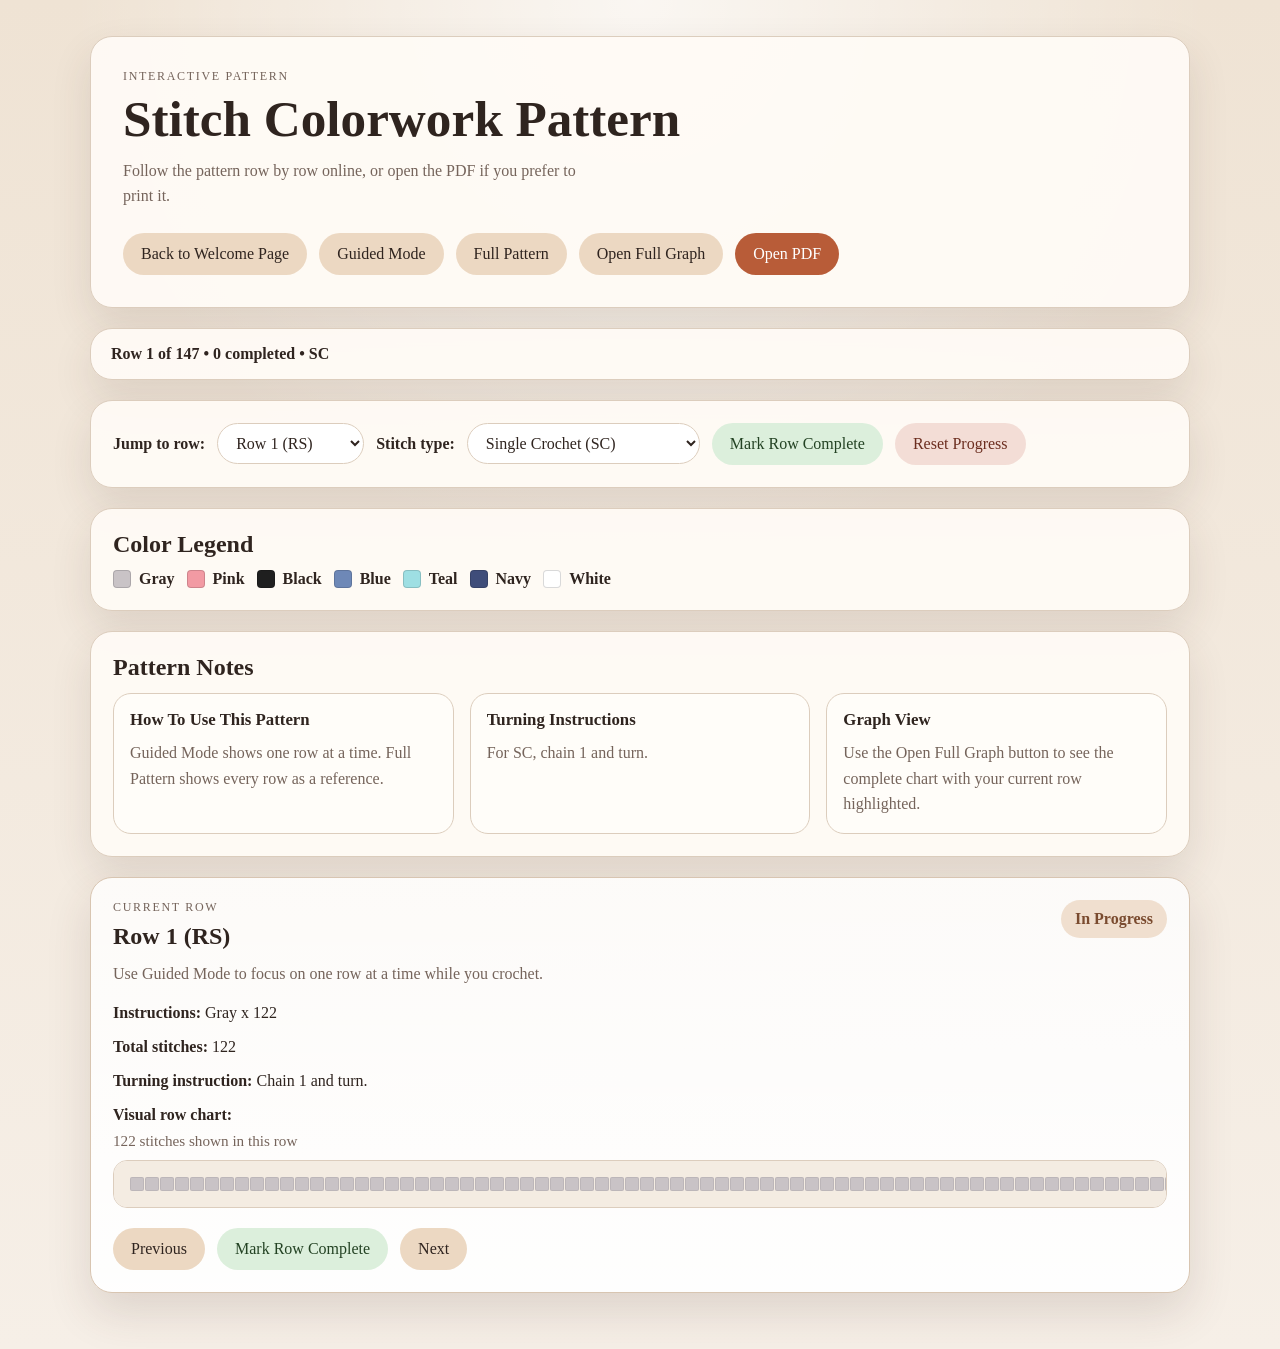
==== pattern.html @ 641ef27f "Add files via upload" ====
<!DOCTYPE html>
<html lang="en">
<head>
  <meta charset="UTF-8" />
  <meta name="viewport" content="width=device-width, initial-scale=1.0" />
  <title>Interactive Crochet Pattern</title>
  <link rel="stylesheet" href="styles.css" />
</head>
<body>
  <main class="page">
    <header class="hero">
      <p class="eyebrow">Interactive Pattern</p>
      <h1>Stitch Colorwork Pattern</h1>
      <p class="intro">
        Follow the pattern row by row online, or open the PDF if you prefer to
        print it.
      </p>

      <div class="hero-actions">
        <a class="mode-button" href="index.html">Back to Welcome Page</a>
        <button type="button" class="mode-button" onclick="setMode('guided')">
          Guided Mode
        </button>
        <button type="button" class="mode-button" onclick="setMode('full')">
          Full Pattern
        </button>
        <button type="button" class="mode-button" onclick="openGraphModal()">
          Open Full Graph
        </button>
        <a
          class="pdf-button"
          href="pattern.pdf"
          target="_blank"
          rel="noopener noreferrer"
        >
          Open PDF
        </a>
      </div>
    </header>

    <section class="status-bar">
      <p id="progressText">Row 1 of 147</p>
    </section>

    <section class="tools-panel">
      <label for="rowSelect">Jump to row:</label>
      <select id="rowSelect" onchange="jumpToRow()"></select>

      <label for="stitchModeSelect">Stitch type:</label>
      <select id="stitchModeSelect" onchange="changeStitchMode()">
        <option value="SC">Single Crochet (SC)</option>
        <option value="HDC">Half Double Crochet (HDC)</option>
      </select>

      <button type="button" class="complete-button" onclick="toggleCompleteRow()">
        Mark Row Complete
      </button>

      <button type="button" class="reset-button" onclick="resetProgress()">
        Reset Progress
      </button>
    </section>

    <section class="legend-panel">
      <h2>Color Legend</h2>
      <div id="legend" class="legend-list"></div>
    </section>

    <section class="notes-panel">
      <h2>Pattern Notes</h2>
      <div class="notes-grid">
        <div class="note-card">
          <h3>How To Use This Pattern</h3>
          <p>Guided Mode shows one row at a time. Full Pattern shows every row as a reference.</p>
        </div>
        <div class="note-card">
          <h3>Turning Instructions</h3>
          <p id="turnInstructionNote">For SC, chain 1 and turn.</p>
        </div>
        <div class="note-card">
          <h3>Graph View</h3>
          <p>Use the Open Full Graph button to see the complete chart with your current row highlighted.</p>
        </div>
      </div>
    </section>

    <section class="current-row-panel">
      <div class="current-row-header">
        <div>
          <p class="current-row-label">Current Row</p>
          <h2 id="currentRowTitle">Row 1</h2>
          <p class="current-row-helper">
            Use Guided Mode to focus on one row at a time while you crochet.
          </p>
        </div>

        <span id="currentRowBadge" class="current-row-badge">In Progress</span>
      </div>

      <p id="currentRowInstructions"></p>
      <p id="currentRowTotal"></p>
      <p id="currentRowDirection"></p>

      <div class="chart-label"><strong>Visual row chart:</strong></div>
      <p id="currentRowStitchSummary" class="stitch-summary"></p>
      <div id="currentRowChart"></div>

      <div class="current-row-actions">
        <button type="button" class="nav-button" onclick="prevRow()">Previous</button>
        <button type="button" class="complete-button" onclick="toggleCompleteRow()">
          Mark Row Complete
        </button>
        <button type="button" class="nav-button" onclick="nextRow()">Next</button>
      </div>
    </section>

    <section class="pattern-section">
      <div class="pattern-section-header">
        <h2>Pattern Rows</h2>
        <p>Use this as your full reference view below.</p>
      </div>
      <section id="pattern" class="pattern-list"></section>
    </section>
  </main>

  <div id="graphModal" class="graph-modal hidden" aria-hidden="true">
    <div class="graph-modal-backdrop" onclick="closeGraphModal()"></div>
    <div class="graph-modal-content">
      <div class="graph-modal-header">
        <div>
          <p class="current-row-label">Full Graph</p>
          <h2>Pattern Chart</h2>
        </div>
        <button type="button" class="graph-close-button" onclick="closeGraphModal()">
          Close
        </button>
      </div>

      <p class="graph-modal-copy">
        The highlighted band shows your current row in the graph.
      </p>

      <div id="graphWrapper" class="graph-wrapper">
        <img
          id="graphImage"
          class="graph-image"
          src="Stitch Pattern graph.png"
          alt="Full crochet graph"
          onload="updateGraphHighlight()"
        />
        <div id="graphHighlight" class="graph-highlight"></div>
      </div>
    </div>
  </div>

  <script src="patterns.js"></script>
  <script src="app.js"></script>
</body>
</html>
---- styles.css ----
:root {
  --bg: #f6efe7;
  --surface: rgba(255, 251, 246, 0.94);
  --surface-strong: #fffdf9;
  --surface-soft: #f2e5d7;
  --text: #2f241f;
  --muted: #75645b;
  --border: #dccdbd;
  --accent: #b85c38;
  --accent-dark: #944523;
  --highlight: #ecd8c2;
  --active: #e6f0dc;
  --completed: #dcefdc;
  --warning: #f0dfcf;
  --shadow: 0 18px 40px rgba(76, 52, 39, 0.12);
}

* {
  box-sizing: border-box;
}

body {
  margin: 0;
  color: var(--text);
  font-family: Georgia, "Times New Roman", serif;
  background:
    radial-gradient(circle at top, rgba(255, 255, 255, 0.7), transparent 38%),
    linear-gradient(180deg, #efe3d4 0%, var(--bg) 100%);
}

.page {
  width: min(1100px, calc(100% - 32px));
  margin: 36px auto 56px;
}

.hero,
.status-bar,
.tools-panel,
.legend-panel,
.notes-panel,
.current-row-panel,
.pattern-section {
  background: var(--surface);
  border: 1px solid var(--border);
  border-radius: 22px;
  box-shadow: var(--shadow);
}

.hero {
  padding: 32px;
  margin-bottom: 20px;
}

.eyebrow {
  margin: 0 0 8px;
  text-transform: uppercase;
  letter-spacing: 0.14em;
  font-size: 0.75rem;
  color: var(--muted);
}

.hero h1 {
  margin: 0 0 12px;
  font-size: clamp(2rem, 4vw, 3.25rem);
  line-height: 1.05;
}

.intro {
  max-width: 60ch;
  margin: 0;
  color: var(--muted);
  line-height: 1.6;
}

.hero-actions,
.controls,
.current-row-actions,
.legend-list,
.notes-grid {
  display: flex;
  flex-wrap: wrap;
  gap: 12px;
}

.hero-actions {
  margin-top: 24px;
}

.mode-button,
.nav-button,
.pdf-button,
.complete-button,
.reset-button {
  border: 0;
  border-radius: 999px;
  padding: 12px 18px;
  font: inherit;
  cursor: pointer;
  text-decoration: none;
  transition: transform 160ms ease, background-color 160ms ease, box-shadow 160ms ease;
}

.mode-button,
.nav-button {
  background: var(--highlight);
  color: var(--text);
}

.complete-button {
  background: var(--completed);
  color: #234223;
}

.reset-button {
  background: #f3ddd6;
  color: #6b2d1f;
}

.pdf-button {
  background: var(--accent);
  color: white;
}

.mode-button:hover,
.nav-button:hover,
.complete-button:hover,
.reset-button:hover,
.pdf-button:hover {
  transform: translateY(-1px);
  box-shadow: 0 8px 18px rgba(76, 52, 39, 0.12);
}

.pdf-button:hover {
  background: var(--accent-dark);
}

.status-bar {
  padding: 16px 20px;
  margin-bottom: 20px;
}

.status-bar p {
  margin: 0;
  font-weight: 700;
}

.tools-panel,
.legend-panel,
.notes-panel,
.current-row-panel,
.pattern-section {
  padding: 22px;
  margin-bottom: 20px;
}

.tools-panel {
  display: flex;
  align-items: center;
  flex-wrap: wrap;
  gap: 12px;
}

.tools-panel label {
  font-weight: 700;
}

.tools-panel select {
  border: 1px solid var(--border);
  border-radius: 999px;
  padding: 10px 14px;
  font: inherit;
  background: white;
  color: var(--text);
}

.legend-panel h2,
.notes-panel h2,
.pattern-section-header h2,
.current-row-header h2 {
  margin: 0 0 12px;
}

.legend-item {
  display: inline-flex;
  align-items: center;
  gap: 8px;
  font-weight: 600;
}

.legend-swatch {
  width: 18px;
  height: 18px;
  border-radius: 4px;
  border: 1px solid rgba(0, 0, 0, 0.15);
  display: inline-block;
}

.notes-grid {
  gap: 16px;
}

.note-card {
  flex: 1 1 220px;
  background: var(--surface-strong);
  border: 1px solid var(--border);
  border-radius: 18px;
  padding: 16px;
}

.note-card h3 {
  margin: 0 0 10px;
  font-size: 1.05rem;
}

.note-card p {
  margin: 0;
  color: var(--muted);
  line-height: 1.6;
}

.current-row-panel {
  background:
    linear-gradient(180deg, rgba(255, 255, 255, 0.75), rgba(255, 255, 255, 0.95)),
    linear-gradient(135deg, #f7efe5 0%, #f3ede8 100%);
  border: 1px solid #d8c5b1;
  box-shadow: 0 20px 45px rgba(76, 52, 39, 0.14);
}

.current-row-header {
  display: flex;
  justify-content: space-between;
  align-items: flex-start;
  gap: 16px;
  margin-bottom: 18px;
}

.current-row-label {
  margin: 0 0 8px;
  text-transform: uppercase;
  letter-spacing: 0.14em;
  font-size: 0.75rem;
  color: var(--muted);
}

.current-row-helper {
  margin: 6px 0 0;
  color: var(--muted);
  line-height: 1.5;
}

.current-row-badge {
  display: inline-flex;
  align-items: center;
  justify-content: center;
  padding: 10px 14px;
  border-radius: 999px;
  background: var(--warning);
  color: #7a4b2f;
  font-weight: 700;
  white-space: nowrap;
}

.current-row-badge.completed {
  background: var(--completed);
  color: #234223;
}

.chart-label {
  margin-top: 14px;
  margin-bottom: 8px;
}

.stitch-summary {
  margin: 0 0 10px;
  color: var(--muted);
  font-size: 0.95rem;
}

.stitch-chart {
  display: flex;
  flex-wrap: nowrap;
  gap: 1px;
  padding: 12px;
  background: #f4ece2;
  border: 1px solid var(--border);
  border-radius: 14px;
  overflow-x: auto;
  overflow-y: hidden;
}

.stitch-cell {
  flex: 0 0 12px;
  width: 12px;
  height: 12px;
  border-radius: 2px;
  border: 1px solid rgba(47, 36, 31, 0.08);
}

.current-row-panel .stitch-chart {
  padding: 16px;
}

.current-row-panel .stitch-cell {
  flex: 0 0 14px;
  width: 14px;
  height: 14px;
}

.current-row-actions {
  margin-top: 20px;
}

.pattern-section-header {
  margin-bottom: 18px;
}

.pattern-section-header p {
  margin: 8px 0 0;
  color: var(--muted);
}

.pattern-list {
  padding: 0;
}

.row {
  background: var(--surface-strong);
  border: 1px solid var(--border);
  border-radius: 18px;
  padding: 18px;
  margin-bottom: 14px;
}

.row:last-child {
  margin-bottom: 0;
}

.row.active {
  background: var(--active);
}

.row.completed {
  border-left: 6px solid #7cab7d;
}

.row h3 {
  margin: 0 0 10px;
  font-size: 1.15rem;
}

.row p {
  margin: 6px 0;
  line-height: 1.5;
}

@media (max-width: 640px) {
  .page {
    width: min(100% - 20px, 1100px);
    margin: 20px auto 32px;
  }

  .hero,
  .status-bar,
  .tools-panel,
  .legend-panel,
  .notes-panel,
  .current-row-panel,
  .pattern-section {
    border-radius: 18px;
  }

  .hero,
  .tools-panel,
  .legend-panel,
  .notes-panel,
  .current-row-panel,
  .pattern-section {
    padding: 18px;
  }

  .current-row-header {
    flex-direction: column;
    align-items: stretch;
  }

  .current-row-badge {
    width: fit-content;
  }

  .mode-button,
  .nav-button,
  .pdf-button,
  .complete-button,
  .reset-button,
  .tools-panel select {
    width: 100%;
    text-align: center;
  }

  .tools-panel {
    align-items: stretch;
  }

  .hero-actions,
  .current-row-actions {
    flex-direction: column;
  }
}
body.modal-open {
  overflow: hidden;
}

.graph-modal.hidden {
  display: none;
}

.graph-modal {
  position: fixed;
  inset: 0;
  z-index: 1000;
}

.graph-modal-backdrop {
  position: absolute;
  inset: 0;
  background: rgba(30, 24, 21, 0.72);
}

.graph-modal-content {
  position: relative;
  width: min(1000px, calc(100% - 32px));
  max-height: calc(100vh - 32px);
  margin: 16px auto;
  padding: 24px;
  overflow: auto;
  background: #fffaf4;
  border: 1px solid var(--border);
  border-radius: 24px;
  box-shadow: 0 24px 60px rgba(0, 0, 0, 0.25);
}

.graph-modal-header {
  display: flex;
  align-items: flex-start;
  justify-content: space-between;
  gap: 16px;
  margin-bottom: 12px;
}

.graph-modal-header h2 {
  margin: 0;
}

.graph-modal-copy {
  margin: 0 0 18px;
  color: var(--muted);
}

.graph-close-button {
  border: 0;
  border-radius: 999px;
  padding: 10px 16px;
  font: inherit;
  background: var(--highlight);
  color: var(--text);
  cursor: pointer;
}

.graph-wrapper {
  position: relative;
  width: 100%;
  overflow: auto;
  background: white;
  border: 1px solid var(--border);
  border-radius: 18px;
  padding: 12px;
}

.graph-image {
  display: block;
  width: 100%;
  height: auto;
}

.graph-highlight {
  position: absolute;
  left: 12px;
  right: 12px;
  display: none;
  border: 2px solid rgba(184, 92, 56, 0.95);
  background: rgba(184, 92, 56, 0.16);
  box-shadow: inset 0 0 0 1px rgba(255, 255, 255, 0.6);
  pointer-events: none;
}

@media (max-width: 640px) {
  .graph-modal-content {
    width: calc(100% - 16px);
    margin: 8px auto;
    padding: 16px;
    border-radius: 18px;
  }

  .graph-modal-header {
    flex-direction: column;
    align-items: stretch;
  }

  .graph-close-button {
    width: 100%;
  }
}
.graph-highlight {
  position: absolute;
  left: 12px;
  right: 12px;
  display: none;
  border: 2px solid rgba(184, 92, 56, 0.9);
  background: rgba(184, 92, 56, 0.12);
  box-shadow:
    inset 0 0 0 1px rgba(255, 255, 255, 0.6),
    0 0 18px rgba(184, 92, 56, 0.18);
  border-radius: 6px;
  pointer-events: none;
}
.landing-page {
  max-width: 900px;
}

.landing-hero {
  text-align: left;
  padding: 48px 32px;
}

.landing-hero .hero-actions {
  margin-top: 28px;
}

.landing-hero .pdf-button,
.landing-hero .mode-button {
  display: inline-flex;
  align-items: center;
  justify-content: center;
}
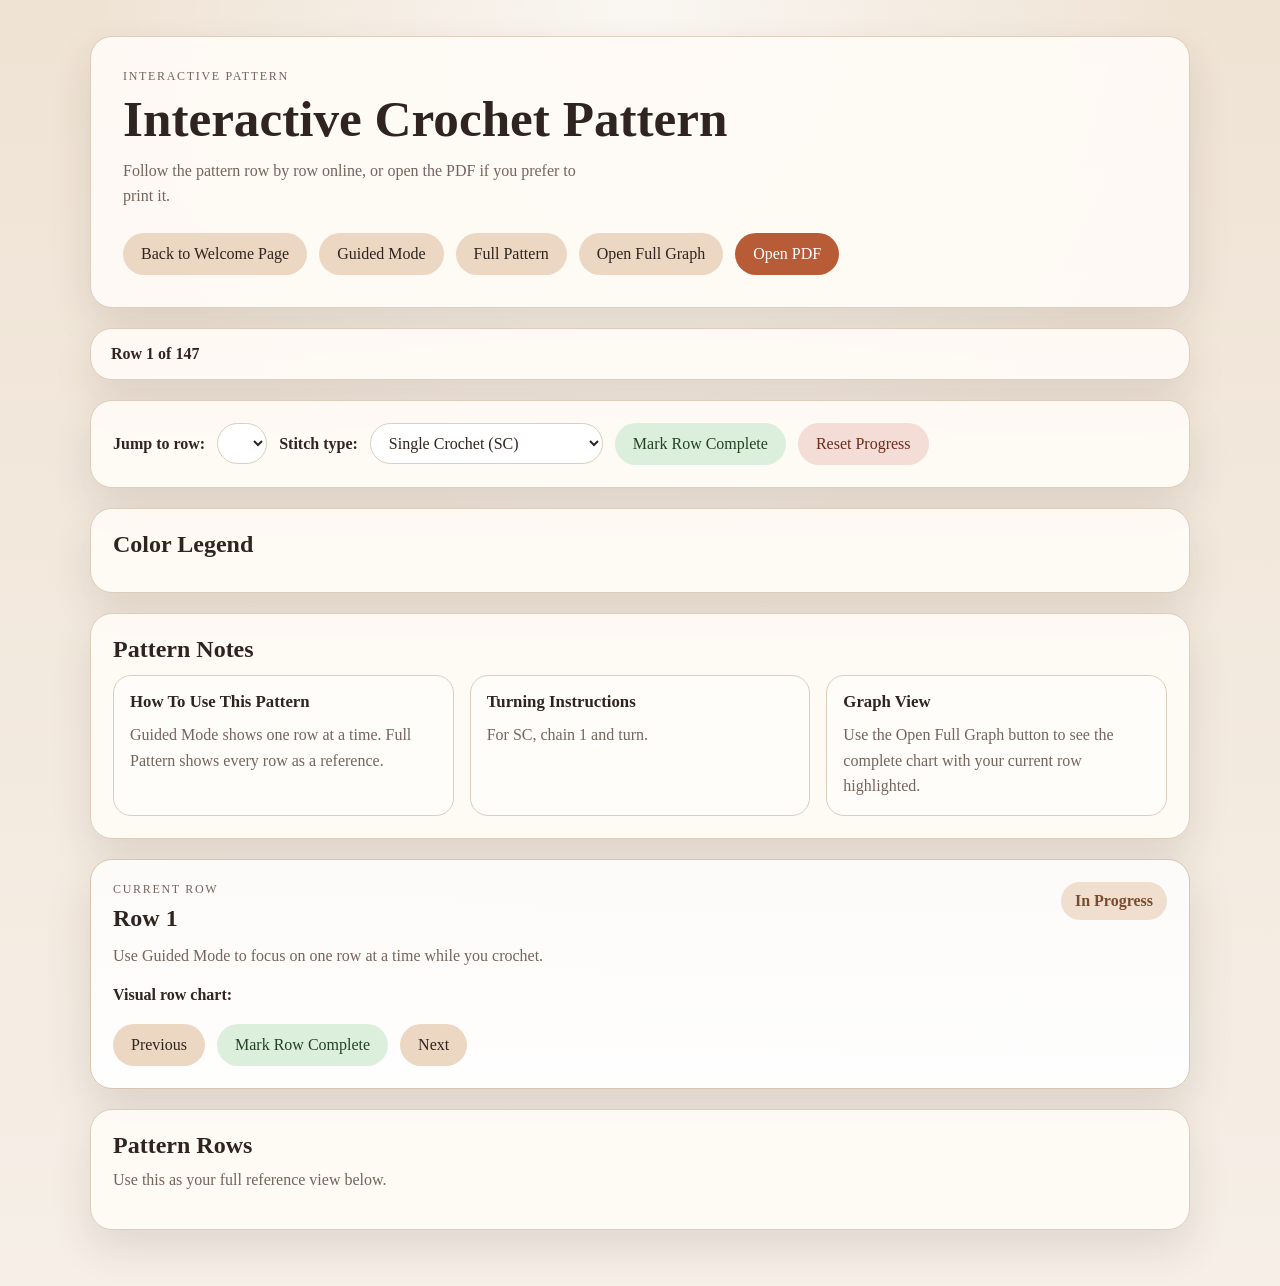
==== commit 44b4872d: "pattern.html" ====
--- a/pattern.html
+++ b/pattern.html
@@ -3,18 +3,18 @@
 <head>
   <meta charset="UTF-8" />
   <meta name="viewport" content="width=device-width, initial-scale=1.0" />
-  <title>Interactive Crochet Pattern</title>
+ <title id="pageTitle">Interactive Crochet Pattern</title>
   <link rel="stylesheet" href="styles.css" />
 </head>
 <body>
   <main class="page">
     <header class="hero">
       <p class="eyebrow">Interactive Pattern</p>
-      <h1>Stitch Colorwork Pattern</h1>
-      <p class="intro">
-        Follow the pattern row by row online, or open the PDF if you prefer to
-        print it.
-      </p>
+    <h1 id="patternPageHeading">Interactive Crochet Pattern</h1>
+<p id="patternPageIntro" class="intro">
+  Follow the pattern row by row online, or open the PDF if you prefer to
+  print it.
+</p>
 
       <div class="hero-actions">
         <a class="mode-button" href="index.html">Back to Welcome Page</a>
--- a/styles.css
+++ b/styles.css
@@ -542,3 +542,70 @@
   align-items: center;
   justify-content: center;
 }
+.shop-grid {
+  display: grid;
+  gap: 20px;
+}
+
+.shop-card {
+  display: grid;
+  grid-template-columns: minmax(220px, 320px) 1fr;
+  gap: 20px;
+  background: var(--surface-strong);
+  border: 1px solid var(--border);
+  border-radius: 22px;
+  overflow: hidden;
+}
+
+.shop-card-image {
+  width: 100%;
+  height: 100%;
+  object-fit: cover;
+  background: #f3ece4;
+}
+
+.shop-card-body {
+  padding: 22px;
+}
+
+.shop-card-tag {
+  margin: 0 0 8px;
+  text-transform: uppercase;
+  letter-spacing: 0.12em;
+  font-size: 0.75rem;
+  color: var(--muted);
+}
+
+.shop-card-body h3 {
+  margin: 0 0 10px;
+  font-size: 1.4rem;
+}
+
+.shop-card-body p {
+  margin: 0;
+  color: var(--muted);
+  line-height: 1.6;
+}
+
+.shop-card-actions {
+  display: flex;
+  flex-wrap: wrap;
+  gap: 12px;
+  margin-top: 20px;
+}
+
+@media (max-width: 640px) {
+  .shop-card {
+    grid-template-columns: 1fr;
+  }
+
+  .shop-card-actions {
+    flex-direction: column;
+  }
+
+  .shop-card-actions .pdf-button,
+  .shop-card-actions .mode-button {
+    width: 100%;
+    text-align: center;
+  }
+}
